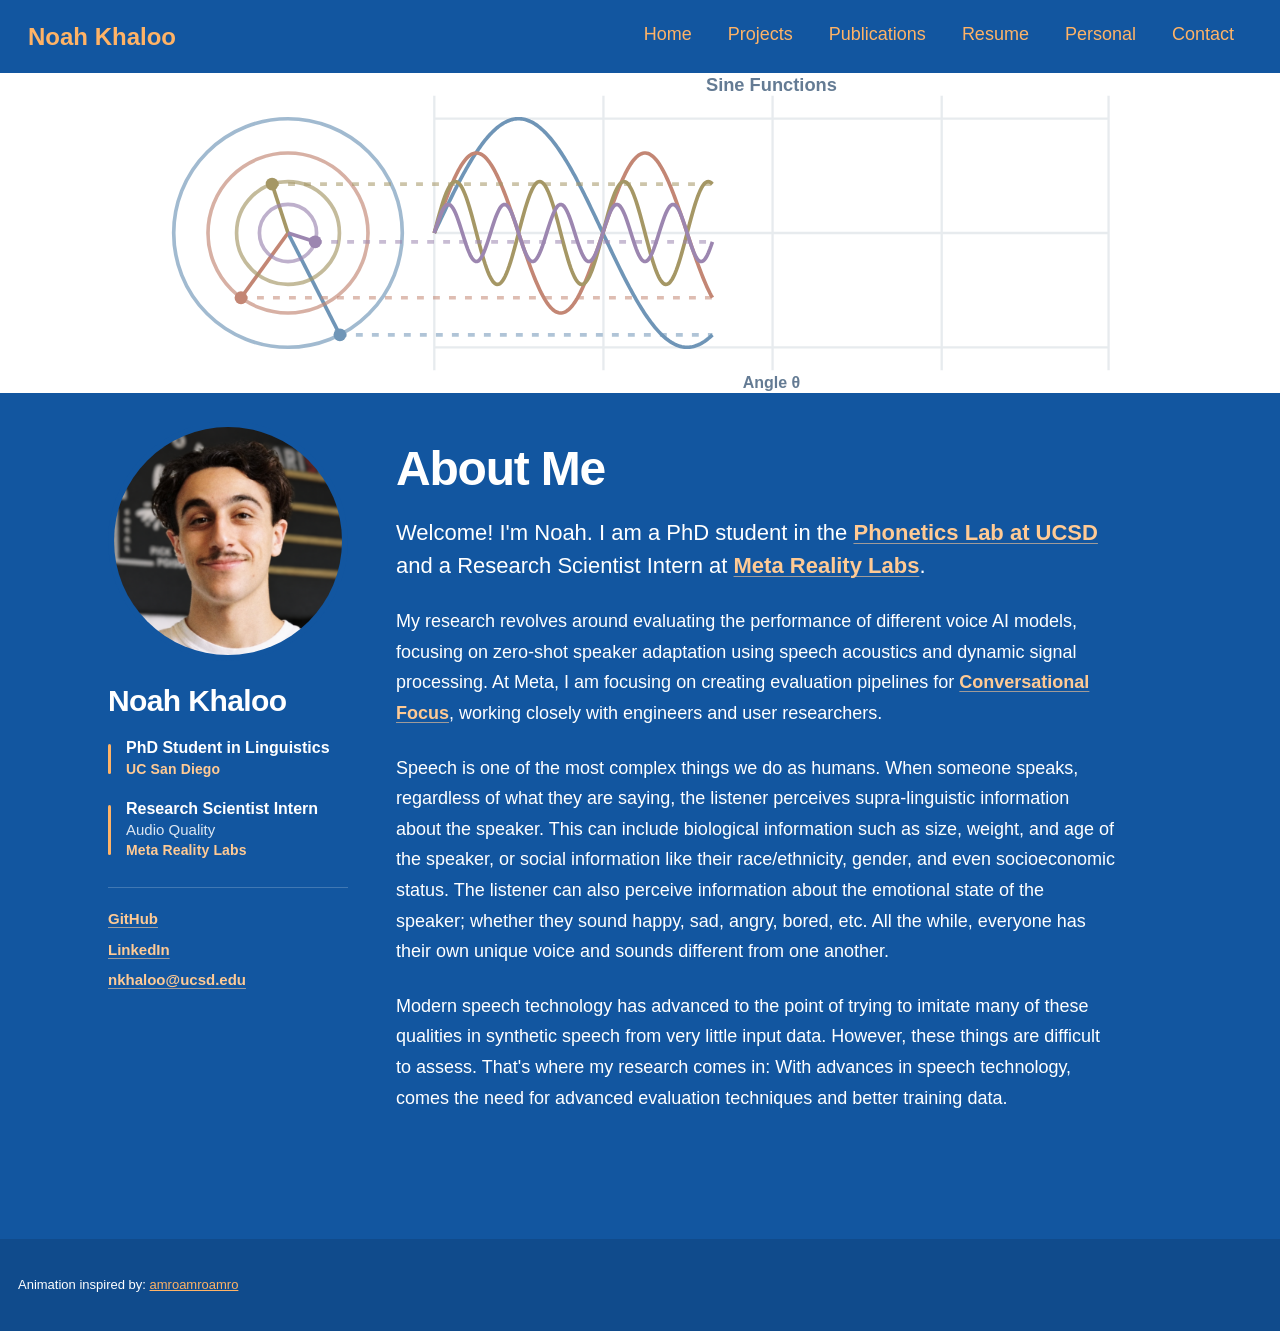
==== index.html @ dcb26fb4 "Initial website" ====
<!doctype html>
<html lang="en">
  <head>
    <meta charset="utf-8">
    <meta name="viewport" content="width=device-width, initial-scale=1">
    <title>Home</title>
    <link rel="stylesheet" href="assets/style.css">
    <script src="assets/fourier.js" defer></script>
  </head>
  <body class="home-page">
    <a class="skip-link" href="#main">Skip to content</a>
    <header class="masthead">
      <a class="site-name" href="index.html">Noah Khaloo</a>
      <nav class="navigation" aria-label="Primary navigation">
        <a href="index.html" aria-current="page">Home</a>
        <a href="projects/index.html">Projects</a>
        <a href="publications/index.html">Publications</a>
        <a href="cv/index.html">Resume</a>
        <a href="personal/index.html">Personal</a>
        <a href="contact/index.html">Contact</a>
      </nav>
    </header>
    <main id="main" class="home-main" tabindex="-1" aria-label="Home">
      <div class="home-banner" aria-hidden="true">
        <div class="fourier-figure">
<svg viewBox="0 20 440 140" aria-hidden="true" focusable="false">

<text class="fourier-title" x="277.5" y="28" text-anchor="middle">Sine Functions</text>
<g fill="none" stroke="#12365b" stroke-opacity=".15"><path d="M130 30V150 M130 90H425 M130 40H425 M130 140H425 M204 30V150 M278 30V150 M352 30V150 M425 30V150"/></g>
<g data-harmonic="1" data-amplitude="1" fill="none" stroke="#235e91" stroke-width="1.6"><circle cx="66" cy="90" r="50" stroke-opacity=".65"/><path data-radius d="M66 90L16.0 90.0"/><path data-guide d="M16.0 90.0H203.75" stroke-dasharray="3 4" stroke-opacity=".55"/><path data-curve d="M130.00,90.00 L130.61,88.69 L131.23,87.38 L131.84,86.08 L132.46,84.77 L133.07,83.47 L133.69,82.18 L134.30,80.89 L134.92,79.60 L135.53,78.33 L136.15,77.06 L136.76,75.80 L137.38,74.55 L137.99,73.31 L138.60,72.08 L139.22,70.87 L139.83,69.66 L140.45,68.47 L141.06,67.30 L141.68,66.14 L142.29,65.00 L142.91,63.88 L143.52,62.77 L144.14,61.68 L144.75,60.61 L145.36,59.56 L145.98,58.53 L146.59,57.53 L147.21,56.54 L147.82,55.58 L148.44,54.64 L149.05,53.73 L149.67,52.84 L150.28,51.98 L150.90,51.14 L151.51,50.33 L152.12,49.55 L152.74,48.79 L153.35,48.07 L153.97,47.37 L154.58,46.70 L155.20,46.06 L155.81,45.45 L156.43,44.87 L157.04,44.32 L157.66,43.81 L158.27,43.32 L158.89,42.87 L159.50,42.45 L160.11,42.06 L160.73,41.70 L161.34,41.38 L161.96,41.09 L162.57,40.84 L163.19,40.62 L163.80,40.43 L164.42,40.27 L165.03,40.15 L165.65,40.07 L166.26,40.02 L166.88,40.00 L167.49,40.02 L168.10,40.07 L168.72,40.15 L169.33,40.27 L169.95,40.43 L170.56,40.62 L171.18,40.84 L171.79,41.09 L172.41,41.38 L173.02,41.70 L173.64,42.06 L174.25,42.45 L174.86,42.87 L175.48,43.32 L176.09,43.81 L176.71,44.32 L177.32,44.87 L177.94,45.45 L178.55,46.06 L179.17,46.70 L179.78,47.37 L180.40,48.07 L181.01,48.79 L181.62,49.55 L182.24,50.33 L182.85,51.14 L183.47,51.98 L184.08,52.84 L184.70,53.73 L185.31,54.64 L185.93,55.58 L186.54,56.54 L187.16,57.53 L187.77,58.53 L188.39,59.56 L189.00,60.61 L189.61,61.68 L190.23,62.77 L190.84,63.88 L191.46,65.00 L192.07,66.14 L192.69,67.30 L193.30,68.47 L193.92,69.66 L194.53,70.87 L195.15,72.08 L195.76,73.31 L196.38,74.55 L196.99,75.80 L197.60,77.06 L198.22,78.33 L198.83,79.60 L199.45,80.89 L200.06,82.18 L200.68,83.47 L201.29,84.77 L201.91,86.08 L202.52,87.38 L203.14,88.69 L203.75,90.00"/><circle data-dot cx="16.0" cy="90.0" r="2.8" fill="#235e91" stroke="none"/></g>

<g data-harmonic="2" data-amplitude="0.7" fill="none" stroke="#a4472a" stroke-width="1.6"><circle cx="66" cy="90" r="35.0" stroke-opacity=".65"/><path data-radius d="M66 90L101.0 90.00000000000001"/><path data-guide d="M101.0 90.00000000000001H203.75" stroke-dasharray="3 4" stroke-opacity=".55"/><path data-curve d="M130.00,90.00 L130.61,88.17 L131.23,86.34 L131.84,84.52 L132.46,82.72 L133.07,80.94 L133.69,79.18 L134.30,77.46 L134.92,75.76 L135.53,74.11 L136.15,72.50 L136.76,70.94 L137.38,69.43 L137.99,67.97 L138.60,66.58 L139.22,65.25 L139.83,63.99 L140.45,62.80 L141.06,61.68 L141.68,60.65 L142.29,59.69 L142.91,58.81 L143.52,58.03 L144.14,57.32 L144.75,56.71 L145.36,56.19 L145.98,55.76 L146.59,55.43 L147.21,55.19 L147.82,55.05 L148.44,55.00 L149.05,55.05 L149.67,55.19 L150.28,55.43 L150.90,55.76 L151.51,56.19 L152.12,56.71 L152.74,57.32 L153.35,58.03 L153.97,58.81 L154.58,59.69 L155.20,60.65 L155.81,61.68 L156.43,62.80 L157.04,63.99 L157.66,65.25 L158.27,66.58 L158.89,67.97 L159.50,69.43 L160.11,70.94 L160.73,72.50 L161.34,74.11 L161.96,75.76 L162.57,77.46 L163.19,79.18 L163.80,80.94 L164.42,82.72 L165.03,84.52 L165.65,86.34 L166.26,88.17 L166.88,90.00 L167.49,91.83 L168.10,93.66 L168.72,95.48 L169.33,97.28 L169.95,99.06 L170.56,100.82 L171.18,102.54 L171.79,104.24 L172.41,105.89 L173.02,107.50 L173.64,109.06 L174.25,110.57 L174.86,112.03 L175.48,113.42 L176.09,114.75 L176.71,116.01 L177.32,117.20 L177.94,118.32 L178.55,119.35 L179.17,120.31 L179.78,121.19 L180.40,121.97 L181.01,122.68 L181.62,123.29 L182.24,123.81 L182.85,124.24 L183.47,124.57 L184.08,124.81 L184.70,124.95 L185.31,125.00 L185.93,124.95 L186.54,124.81 L187.16,124.57 L187.77,124.24 L188.39,123.81 L189.00,123.29 L189.61,122.68 L190.23,121.97 L190.84,121.19 L191.46,120.31 L192.07,119.35 L192.69,118.32 L193.30,117.20 L193.92,116.01 L194.53,114.75 L195.15,113.42 L195.76,112.03 L196.38,110.57 L196.99,109.06 L197.60,107.50 L198.22,105.89 L198.83,104.24 L199.45,102.54 L200.06,100.82 L200.68,99.06 L201.29,97.28 L201.91,95.48 L202.52,93.66 L203.14,91.83 L203.75,90.00"/><circle data-dot cx="101.0" cy="90.00000000000001" r="2.8" fill="#a4472a" stroke="none"/></g>

<g data-harmonic="4" data-amplitude="0.45" fill="none" stroke="#766014" stroke-width="1.6"><circle cx="66" cy="90" r="22.5" stroke-opacity=".65"/><path data-radius d="M66 90L88.5 90.00000000000001"/><path data-guide d="M88.5 90.00000000000001H203.75" stroke-dasharray="3 4" stroke-opacity=".55"/><path data-curve d="M130.00,90.00 L130.61,87.65 L131.23,85.32 L131.84,83.05 L132.46,80.85 L133.07,78.75 L133.69,76.77 L134.30,74.94 L134.92,73.28 L135.53,71.80 L136.15,70.51 L136.76,69.45 L137.38,68.60 L137.99,67.99 L138.60,67.62 L139.22,67.50 L139.83,67.62 L140.45,67.99 L141.06,68.60 L141.68,69.45 L142.29,70.51 L142.91,71.80 L143.52,73.28 L144.14,74.94 L144.75,76.77 L145.36,78.75 L145.98,80.85 L146.59,83.05 L147.21,85.32 L147.82,87.65 L148.44,90.00 L149.05,92.35 L149.67,94.68 L150.28,96.95 L150.90,99.15 L151.51,101.25 L152.12,103.23 L152.74,105.06 L153.35,106.72 L153.97,108.20 L154.58,109.49 L155.20,110.55 L155.81,111.40 L156.43,112.01 L157.04,112.38 L157.66,112.50 L158.27,112.38 L158.89,112.01 L159.50,111.40 L160.11,110.55 L160.73,109.49 L161.34,108.20 L161.96,106.72 L162.57,105.06 L163.19,103.23 L163.80,101.25 L164.42,99.15 L165.03,96.95 L165.65,94.68 L166.26,92.35 L166.88,90.00 L167.49,87.65 L168.10,85.32 L168.72,83.05 L169.33,80.85 L169.95,78.75 L170.56,76.77 L171.18,74.94 L171.79,73.28 L172.41,71.80 L173.02,70.51 L173.64,69.45 L174.25,68.60 L174.86,67.99 L175.48,67.62 L176.09,67.50 L176.71,67.62 L177.32,67.99 L177.94,68.60 L178.55,69.45 L179.17,70.51 L179.78,71.80 L180.40,73.28 L181.01,74.94 L181.62,76.77 L182.24,78.75 L182.85,80.85 L183.47,83.05 L184.08,85.32 L184.70,87.65 L185.31,90.00 L185.93,92.35 L186.54,94.68 L187.16,96.95 L187.77,99.15 L188.39,101.25 L189.00,103.23 L189.61,105.06 L190.23,106.72 L190.84,108.20 L191.46,109.49 L192.07,110.55 L192.69,111.40 L193.30,112.01 L193.92,112.38 L194.53,112.50 L195.15,112.38 L195.76,112.01 L196.38,111.40 L196.99,110.55 L197.60,109.49 L198.22,108.20 L198.83,106.72 L199.45,105.06 L200.06,103.23 L200.68,101.25 L201.29,99.15 L201.91,96.95 L202.52,94.68 L203.14,92.35 L203.75,90.00"/><circle data-dot cx="88.5" cy="90.00000000000001" r="2.8" fill="#766014" stroke="none"/></g>

<g data-harmonic="6" data-amplitude="0.25" fill="none" stroke="#684687" stroke-width="1.6"><circle cx="66" cy="90" r="12.5" stroke-opacity=".65"/><path data-radius d="M66 90L78.5 90.00000000000001"/><path data-guide d="M78.5 90.00000000000001H203.75" stroke-dasharray="3 4" stroke-opacity=".55"/><path data-curve d="M130.00,90.00 L130.61,88.04 L131.23,86.14 L131.84,84.33 L132.46,82.65 L133.07,81.16 L133.69,79.89 L134.30,78.86 L134.92,78.11 L135.53,77.65 L136.15,77.50 L136.76,77.65 L137.38,78.11 L137.99,78.86 L138.60,79.89 L139.22,81.16 L139.83,82.65 L140.45,84.33 L141.06,86.14 L141.68,88.04 L142.29,90.00 L142.91,91.96 L143.52,93.86 L144.14,95.67 L144.75,97.35 L145.36,98.84 L145.98,100.11 L146.59,101.14 L147.21,101.89 L147.82,102.35 L148.44,102.50 L149.05,102.35 L149.67,101.89 L150.28,101.14 L150.90,100.11 L151.51,98.84 L152.12,97.35 L152.74,95.67 L153.35,93.86 L153.97,91.96 L154.58,90.00 L155.20,88.04 L155.81,86.14 L156.43,84.33 L157.04,82.65 L157.66,81.16 L158.27,79.89 L158.89,78.86 L159.50,78.11 L160.11,77.65 L160.73,77.50 L161.34,77.65 L161.96,78.11 L162.57,78.86 L163.19,79.89 L163.80,81.16 L164.42,82.65 L165.03,84.33 L165.65,86.14 L166.26,88.04 L166.88,90.00 L167.49,91.96 L168.10,93.86 L168.72,95.67 L169.33,97.35 L169.95,98.84 L170.56,100.11 L171.18,101.14 L171.79,101.89 L172.41,102.35 L173.02,102.50 L173.64,102.35 L174.25,101.89 L174.86,101.14 L175.48,100.11 L176.09,98.84 L176.71,97.35 L177.32,95.67 L177.94,93.86 L178.55,91.96 L179.17,90.00 L179.78,88.04 L180.40,86.14 L181.01,84.33 L181.62,82.65 L182.24,81.16 L182.85,79.89 L183.47,78.86 L184.08,78.11 L184.70,77.65 L185.31,77.50 L185.93,77.65 L186.54,78.11 L187.16,78.86 L187.77,79.89 L188.39,81.16 L189.00,82.65 L189.61,84.33 L190.23,86.14 L190.84,88.04 L191.46,90.00 L192.07,91.96 L192.69,93.86 L193.30,95.67 L193.92,97.35 L194.53,98.84 L195.15,100.11 L195.76,101.14 L196.38,101.89 L196.99,102.35 L197.60,102.50 L198.22,102.35 L198.83,101.89 L199.45,101.14 L200.06,100.11 L200.68,98.84 L201.29,97.35 L201.91,95.67 L202.52,93.86 L203.14,91.96 L203.75,90.00"/><circle data-dot cx="78.5" cy="90.00000000000001" r="2.8" fill="#684687" stroke="none"/></g>

<text class="fourier-axis-label" x="277.5" y="158" text-anchor="middle">Angle θ</text>
</svg>
        </div>
      </div>
      <div class="home-content">
        <aside class="home-profile" aria-labelledby="home-name">
          <img class="home-portrait" src="assets/noah-portrait.png" alt="Noah Khaloo" width="240" height="240">
          <h1 id="home-name">Noah Khaloo</h1>
          <div class="profile-roles">
            <div class="profile-role">
              <p class="role-title">PhD Student in Linguistics</p>
              <p class="role-organization">UC San Diego</p>
            </div>
            <div class="profile-role">
              <p class="role-title">Research Scientist Intern</p>
              <p class="role-team">Audio Quality</p>
              <p class="role-organization">Meta Reality Labs</p>
            </div>
          </div>
          <div class="home-links" aria-label="Profile links">
            <a href="https://github.com/nkhaloo">GitHub</a>
            <a href="https://www.linkedin.com/in/noahkhaloo/">LinkedIn</a>
            <a href="mailto:nkhaloo@ucsd.edu">nkhaloo@ucsd.edu</a>
          </div>
        </aside>
        <section class="home-about" aria-labelledby="about-heading">
          <h2 id="about-heading">About Me</h2>
          <p class="about-intro">Welcome! I'm Noah. I am a PhD student in the <a href="http://grammar.ucsd.edu/phoneticslab/">Phonetics Lab at UCSD</a> and a Research Scientist Intern at <a href="https://about.meta.com/realitylabs/">Meta Reality Labs</a>.</p>
          <p>My research revolves around evaluating the performance of different voice AI models, focusing on zero-shot speaker adaptation using speech acoustics and dynamic signal processing. At Meta, I am focusing on creating evaluation pipelines for <a href="https://www.meta.com/en-gb/help/ai-glasses/1660846264628288/">Conversational Focus</a>, working closely with engineers and user researchers.</p>
          <p>Speech is one of the most complex things we do as humans. When someone speaks, regardless of what they are saying, the listener perceives supra-linguistic information about the speaker. This can include biological information such as size, weight, and age of the speaker, or social information like their race/ethnicity, gender, and even socioeconomic status. The listener can also perceive information about the emotional state of the speaker; whether they sound happy, sad, angry, bored, etc. All the while, everyone has their own unique voice and sounds different from one another.</p>
          <p>Modern speech technology has advanced to the point of trying to imitate many of these qualities in synthetic speech from very little input data. However, these things are difficult to assess. That's where my research comes in: With advances in speech technology, comes the need for advanced evaluation techniques and better training data.</p>
        </section>
      </div>
    </main>
    <footer class="footer">
      <div class="footer-inner">Animation inspired by: <a href="https://gist.github.com/amroamroamro/617305c05001caffc8d0">amroamroamro</a></div>
    </footer>
  </body>
</html>
---- assets/style.css ----
:root {
  color-scheme: light;
  font-family: -apple-system, BlinkMacSystemFont, "Roboto", "Segoe UI", "Helvetica Neue", Arial, sans-serif;
  font-size: 18px;
  color: #fff;
  background: #1256a0;
  line-height: 1.5;
  letter-spacing: 0;
}

* { box-sizing: border-box; }
body { margin: 0; min-height: 100vh; min-height: 100dvh; display: flex; flex-direction: column; }
.masthead { border-bottom: 1px solid #ffffff33; }
.navigation { max-width: 1280px; min-height: 73px; margin: auto; padding: 18px; display: flex; justify-content: flex-end; align-items: center; gap: 36px; }
.navigation a { position: relative; color: #ffb366; text-decoration: none; padding: 0 0 4px; }
.navigation a:last-child { margin-right: 18px; }
.navigation a::after { content: ""; position: absolute; left: 50%; bottom: -7px; width: 44px; height: 10px; background: url("data:image/svg+xml,%3Csvg xmlns='http://www.w3.org/2000/svg' viewBox='0 0 44 10'%3E%3Cpath d='M1 5h3l2-2 2 4 3-6 3 8 3-7 3 6 2-3 2-3 3 7 3-8 3 6 2-4 2 2h6' fill='none' stroke='%23ffb366' stroke-width='1.5' stroke-linecap='round' stroke-linejoin='round'/%3E%3C/svg%3E") center / contain no-repeat; opacity: 0; transform: translateX(-50%) scaleX(0); transition: transform 150ms ease, opacity 150ms ease; }
.navigation a:hover::after, .navigation a:focus-visible::after { opacity: 1; transform: translateX(-50%) scaleX(1); }
a:focus-visible { outline: 2px solid #ffb366; outline-offset: 5px; }
.layout { width: 100%; max-width: 1280px; margin: 36px auto 0; padding: 0 18px; display: grid; grid-template-columns: 282px minmax(0, 1fr); gap: 18px; flex: 1; }
.profile { min-width: 0; }
.profile img { width: 110px; height: 110px; object-fit: cover; border-radius: 50%; padding: 5px; border: 1px solid #f2f3f3; }
.profile h2 { font-size: 18px; margin-bottom: 0; }
.profile p, .profile ul { font-size: 14px; }
main { min-width: 0; padding-right: 200px; }
main p { margin: 0 0 24px; }
.home-page { background: #1256a0; color: #fff; }
.home-page .masthead { display: flex; align-items: center; justify-content: space-between; gap: 24px; padding: 0 28px; background: #1256a0; border-bottom: 0; }
.site-name { color: #ffb366; font-size: 24px; font-weight: 700; text-decoration: none; white-space: nowrap; }
.home-page .navigation { margin: 0; padding: 18px 0; }
.home-page .navigation a { color: #ffb366; }
.home-main { flex: 1; padding: 0; }
.home-banner { height: clamp(220px, 25vw, 340px); overflow: hidden; background: #fff; }
.fourier-figure { width: min(100%, 1150px); height: 100%; margin: 0 auto; opacity: .65; }
.fourier-figure svg { display: block; width: 100%; height: 100%; }
.fourier-title, .fourier-axis-label { fill: #12365b; font-family: inherit; }
.fourier-title { font-size: 8px; font-weight: 700; }
.fourier-axis-label { font-size: 7px; font-weight: 600; }
.home-content { position: relative; display: grid; grid-template-columns: 240px minmax(0, 1fr); gap: 48px; max-width: 1120px; margin: 0 auto; padding: 0 28px 48px; }
.home-profile { margin-top: 28px; }
.home-portrait { display: block; width: 240px; height: 240px; object-fit: cover; border: 6px solid #1256a0; border-radius: 50%; }
.home-profile h1 { margin: 22px 0 18px; font-size: 30px; line-height: 1.2; letter-spacing: -.02em; }
.profile-roles { display: grid; gap: 18px; }
.profile-role { position: relative; padding-left: 18px; }
.profile-role::before { content: ""; position: absolute; top: 7px; bottom: 6px; left: 0; width: 3px; border-radius: 2px; background: #ffb366; }
.home-profile .profile-role p { margin: 0; }
.home-profile .role-title { font-size: 16px; font-weight: 700; line-height: 1.35; }
.home-profile .role-team { margin-top: 2px; color: #ffffffd9; font-size: 15px; line-height: 1.4; }
.home-profile .role-organization { margin-top: 4px; color: #ffca94; font-size: 14px; font-weight: 600; letter-spacing: .01em; }
.home-links { display: flex; flex-direction: column; align-items: flex-start; gap: 8px; margin-top: 26px; padding-top: 20px; border-top: 1px solid #ffffff33; }
.home-links a { color: #ffca94; font-size: 15px; font-weight: 600; text-decoration-color: #ffca9499; text-underline-offset: 3px; }
.home-links a:hover { color: #ffe0bf; text-decoration-color: currentColor; }
.home-about { padding-top: 48px; }
.home-about h2 { margin: 0 0 20px; font-size: clamp(32px, 4vw, 48px); line-height: 1.15; letter-spacing: -.025em; }
.home-about p { max-width: 720px; line-height: 1.7; }
.home-about .about-intro { font-size: 22px; line-height: 1.5; }
.home-about a { color: #ffca94; font-weight: 600; text-decoration-color: #ffca9499; text-decoration-thickness: 1px; text-underline-offset: 3px; }
.home-about a:hover { color: #ffe0bf; text-decoration-color: currentColor; }
.publications-layout { width: 100%; max-width: 960px; margin: 48px auto 0; padding: 0 28px; flex: 1; }
.publications-page { padding: 0; }
.publications-page h1 { margin: 0 0 42px; font-size: clamp(34px, 5vw, 48px); line-height: 1.15; }
.publication-group { margin-top: 38px; }
.publication-group h2 { margin: 0 0 20px; padding-bottom: 9px; border-bottom: 1px solid #ffffff33; color: #ffb366; font-size: clamp(20px, 3vw, 26px); }
.publication-list p { margin: 0 0 22px; padding-left: 36px; text-indent: -36px; line-height: 1.7; }
.resume-page { width: 100%; flex: 1; padding: 36px 20px; background: #525659; }
.resume-page img { display: block; width: min(100%, 900px); height: auto; margin: 0 auto; box-shadow: 0 4px 24px #0006; }
.resume-page + .footer { display: none; }
.contact-copy { max-width: 720px; line-height: 1.7; }
.contact-copy a { color: #ffca94; font-weight: 600; text-underline-offset: 3px; }
.personal-page { width: 100%; max-width: 1240px; margin: 0 auto; padding: 40px 28px 0; }
.personal-intro { max-width: 760px; margin: 0 0 30px; font-size: 20px; line-height: 1.7; }
.personal-gallery { display: grid; grid-template-columns: repeat(2, minmax(0, 1fr)); gap: 22px; }
.personal-gallery figure { min-width: 0; margin: 0; overflow: hidden; border-radius: 8px; background: #104b8c; }
.personal-gallery-wide { grid-column: 1 / -1; }
.personal-gallery img, .personal-gallery video { display: block; width: 100%; height: auto; }
.personal-gallery figcaption { padding: 12px 15px 14px; color: #ffffffd9; font-size: 15px; line-height: 1.45; }
.personal-gallery figcaption a { color: #ffca94; font-weight: 600; text-underline-offset: 3px; }
.projects-intro { max-width: 760px; margin-bottom: 32px; }
.projects-intro h1 { margin: 0 0 18px; font-size: clamp(34px, 5vw, 48px); line-height: 1.15; }
.projects-intro p { line-height: 1.7; }
.project-group { margin-top: 44px; }
.project-group > h2 { margin: 0; padding-bottom: 10px; border-bottom: 1px solid #ffffff66; color: #fff; font-size: clamp(24px, 3.5vw, 32px); }
.project-group-description { max-width: 760px; margin: 16px 0 6px; line-height: 1.7; }
.project-group-empty { min-height: 90px; }
.project-section { display: flex; align-items: center; gap: 24px; padding: 24px 0; border-bottom: 1px solid #ffffff33; }
.project-section h3 { margin: 0; min-width: 0; font-size: clamp(20px, 3vw, 26px); color: #ffb366; }
.project-section h3 a { color: inherit; text-decoration: none; }
.project-section h3 a:hover { text-decoration: underline; text-underline-offset: 5px; }
.project-status { color: #ffffffbf; font-size: .7em; font-weight: 500; white-space: nowrap; }
.project-image-placeholder { width: clamp(100px, 20vw, 180px); aspect-ratio: 4 / 3; flex-shrink: 0; display: grid; place-items: center; padding: 12px; border: 1px dashed #ffffff80; border-radius: 6px; background: #ffffff0d; color: #ffffffb3; text-align: center; font-size: 14px; }
.project-card-placeholder { color: #ffca94; font-size: clamp(22px, 4vw, 34px); font-weight: 800; letter-spacing: .08em; text-decoration: none; }
.project-card-placeholder-wide { font-size: clamp(14px, 2.2vw, 19px); letter-spacing: .03em; }
.project-card-image { width: clamp(100px, 20vw, 180px); aspect-ratio: 4 / 3; flex-shrink: 0; overflow: hidden; border-radius: 6px; background: #fff; }
.project-card-image img { width: 100%; height: 100%; object-fit: cover; }
.project-card-image-contain img { object-fit: contain; }
.project-feature { display: block; padding-bottom: 44px; }
.project-feature h2 { margin-bottom: 18px; font-size: clamp(25px, 4vw, 34px); }
.project-copy { max-width: 760px; }
.project-copy p { line-height: 1.7; }
.project-copy a { color: #ffca94; font-weight: 600; text-underline-offset: 3px; }
.project-resource { margin: -8px 0 28px; color: #ffffffd9; }
.project-resource a { color: #ffca94; font-weight: 700; text-underline-offset: 3px; }
.voice-comparison { display: grid; grid-template-columns: repeat(2, minmax(0, 1fr)); gap: 18px; margin-top: 30px; }
.voice-example { padding: 18px; border: 1px solid #ffffff33; border-radius: 8px; background: #ffffff0d; }
.voice-example h3 { margin: 0 0 12px; color: #ffca94; font-size: 17px; }
.voice-example audio { display: block; width: 100%; }
.voice-note { margin: 10px 0 32px; color: #ffffffbf; font-size: 14px; }
.project-figures { display: grid; grid-template-columns: repeat(2, minmax(0, 1fr)); gap: 22px; }
.project-figures figure { margin: 0; }
.project-figures img { display: block; width: 100%; height: auto; border-radius: 6px; background: #fff; }
.project-figures figcaption { margin-top: 9px; color: #ffffffbf; font-size: 14px; line-height: 1.45; }
.project-figures-stacked { grid-template-columns: minmax(0, 1fr); margin-top: 34px; }
.project-figures-stacked figure { margin-bottom: 22px; }
.project-figures-stacked .narrow-figure { max-width: 320px; }
.accent-conversion-figures { max-width: 900px; }
.lishan-didan-figures { max-width: 560px; }
.language-recordings { display: grid; grid-template-columns: repeat(3, minmax(0, 1fr)); gap: 18px; margin: 18px 0 34px; }
.language-recordings .voice-example { min-width: 0; }
.recording-definition { margin: -6px 0 12px; color: #ffffffbf; font-size: 15px; }
.project-link { margin: 28px 0 0; }
.project-link a { color: #ffca94; font-weight: 700; text-underline-offset: 4px; }
.project-credit { max-width: 760px; margin-top: 36px; padding-top: 20px; border-top: 1px solid #ffffff33; }
.project-credit a { color: #ffca94; font-weight: 600; text-underline-offset: 3px; }
.project-detail { width: 100%; max-width: 1040px; margin: 0 auto; padding: 48px 28px 20px; }
.project-detail h1 { max-width: 820px; margin: 20px 0 24px; font-size: clamp(34px, 5vw, 50px); line-height: 1.12; }
.project-detail-status { display: inline-block; color: #ffffffbf; font-size: .5em; font-weight: 500; white-space: nowrap; }
.listen-heading { margin: 32px 0 0; color: #ffb366; font-size: clamp(22px, 3vw, 28px); }
.back-link { color: #ffca94; font-weight: 700; text-decoration: none; }
.back-link:hover { text-decoration: underline; text-underline-offset: 4px; }
.footer { margin-top: 54px; background: #104b8c; color: #fff; }
.footer-inner { max-width: 1280px; min-height: 90px; padding: 36px 18px; margin: auto; font-size: 13px; }
.footer-inner a { color: #ffb366; }
.skip-link { position: fixed; top: 8px; left: 8px; padding: 8px 16px; background: #fff; color: #3d4144; transform: translateY(-200%); z-index: 10; }
.skip-link:focus { transform: translateY(0); }
@media (max-width: 1199px) {
  .layout { grid-template-columns: 182px minmax(0, 1fr); }
  main { padding-right: 0; }
}
@media (max-width: 767px) {
  .home-page .masthead { flex-wrap: wrap; gap: 0; padding: 16px 18px 0; }
  .home-page .navigation { justify-content: flex-start; }
  .home-content { grid-template-columns: minmax(0, 1fr); gap: 28px; padding: 0 22px 32px; }
  .home-profile { margin-top: 24px; }
  .home-portrait { width: 180px; height: 180px; }
  .home-about { padding-top: 0; }
  .layout { grid-template-columns: minmax(0, 1fr); grid-template-rows: auto 1fr; gap: 24px; }
  .profile:empty { display: none; }
  .navigation { flex-wrap: wrap; gap: 20px 24px; }
  .navigation a:last-child { margin-right: 0; }
  .publications-layout { margin-top: 32px; padding: 0 22px; }
  .publications-page h1 { margin-bottom: 32px; }
  .publication-list p { padding-left: 24px; text-indent: -24px; }
  .personal-page { padding: 26px 18px 0; }
  .personal-gallery { grid-template-columns: minmax(0, 1fr); gap: 16px; }
  .personal-gallery-wide { grid-column: auto; }
  .voice-comparison, .project-figures, .language-recordings { grid-template-columns: minmax(0, 1fr); }
  .project-detail { padding: 32px 22px 10px; }
}
@media (prefers-reduced-motion: reduce) {
  .navigation a::after { transition: none; }
}
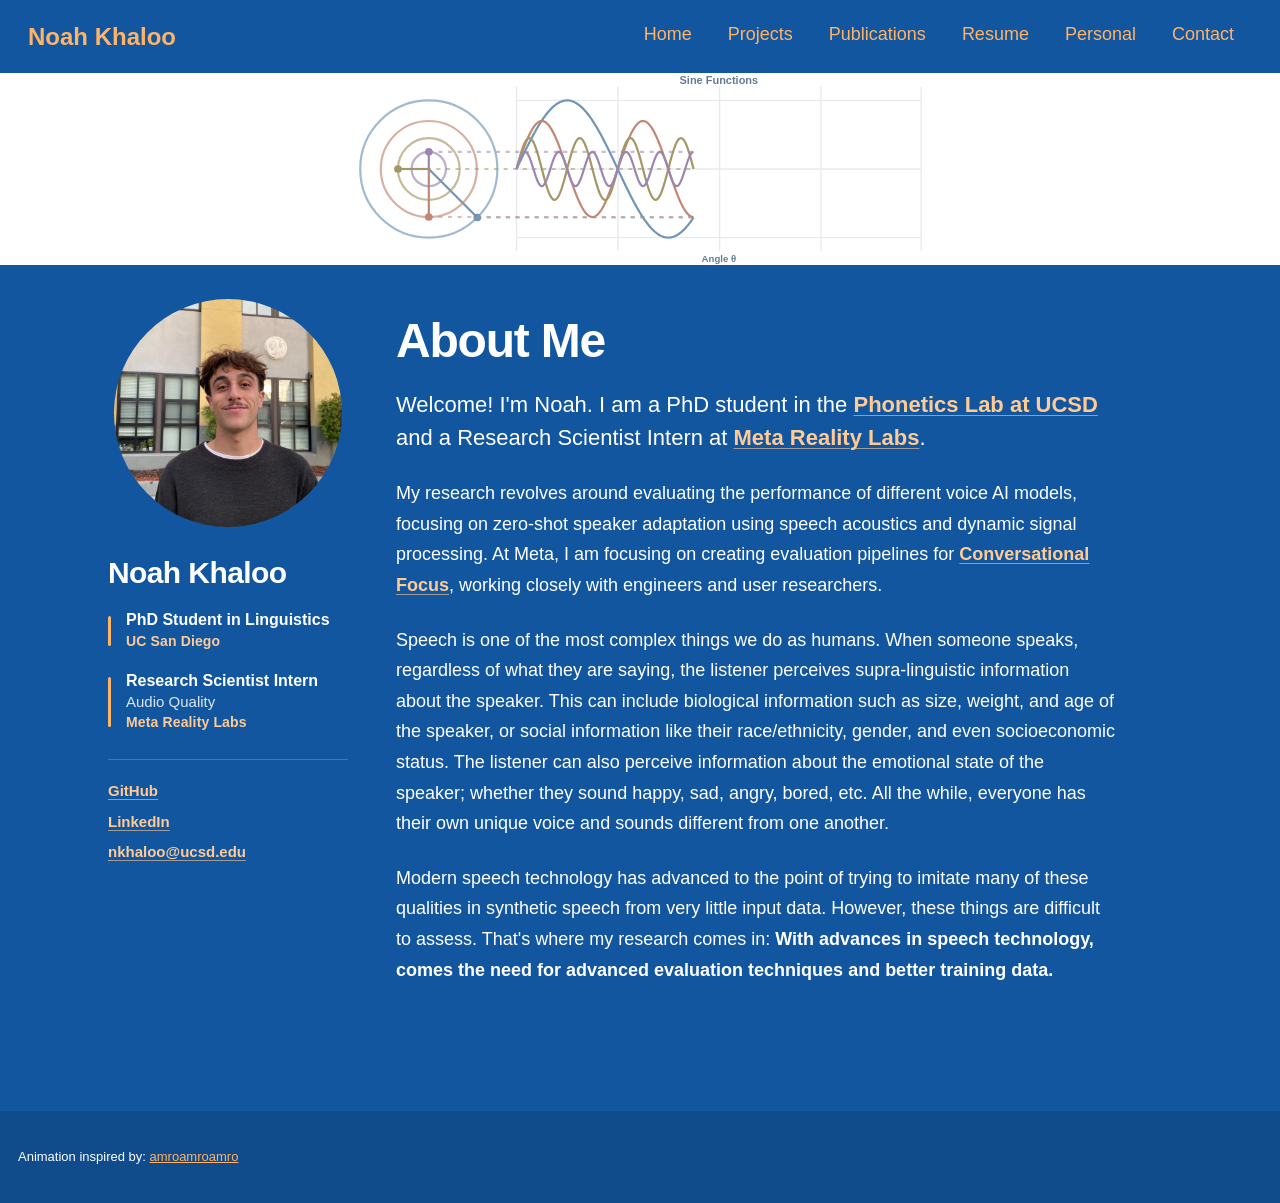
==== commit b03eca9a: "Shrink animated banner and restore portrait size" ====
--- a/index.html
+++ b/index.html
@@ -65,7 +65,7 @@
           <p class="about-intro">Welcome! I'm Noah. I am a PhD student in the <a href="http://grammar.ucsd.edu/phoneticslab/">Phonetics Lab at UCSD</a> and a Research Scientist Intern at <a href="https://about.meta.com/realitylabs/">Meta Reality Labs</a>.</p>
           <p>My research revolves around evaluating the performance of different voice AI models, focusing on zero-shot speaker adaptation using speech acoustics and dynamic signal processing. At Meta, I am focusing on creating evaluation pipelines for <a href="https://www.meta.com/en-gb/help/ai-glasses/1660846264628288/">Conversational Focus</a>, working closely with engineers and user researchers.</p>
           <p>Speech is one of the most complex things we do as humans. When someone speaks, regardless of what they are saying, the listener perceives supra-linguistic information about the speaker. This can include biological information such as size, weight, and age of the speaker, or social information like their race/ethnicity, gender, and even socioeconomic status. The listener can also perceive information about the emotional state of the speaker; whether they sound happy, sad, angry, bored, etc. All the while, everyone has their own unique voice and sounds different from one another.</p>
-          <p>Modern speech technology has advanced to the point of trying to imitate many of these qualities in synthetic speech from very little input data. However, these things are difficult to assess. That's where my research comes in: With advances in speech technology, comes the need for advanced evaluation techniques and better training data.</p>
+          <p>Modern speech technology has advanced to the point of trying to imitate many of these qualities in synthetic speech from very little input data. However, these things are difficult to assess. That's where my research comes in: <strong>With advances in speech technology, comes the need for advanced evaluation techniques and better training data.</strong></p>
         </section>
       </div>
     </main>
--- a/assets/style.css
+++ b/assets/style.css
@@ -30,7 +30,7 @@
 .home-page .navigation { margin: 0; padding: 18px 0; }
 .home-page .navigation a { color: #ffb366; }
 .home-main { flex: 1; padding: 0; }
-.home-banner { height: clamp(220px, 25vw, 340px); overflow: hidden; background: #fff; }
+.home-banner { height: clamp(120px, 15vw, 200px); overflow: hidden; background: #fff; }
 .fourier-figure { width: min(100%, 1150px); height: 100%; margin: 0 auto; opacity: .65; }
 .fourier-figure svg { display: block; width: 100%; height: 100%; }
 .fourier-title, .fourier-axis-label { fill: #12365b; font-family: inherit; }
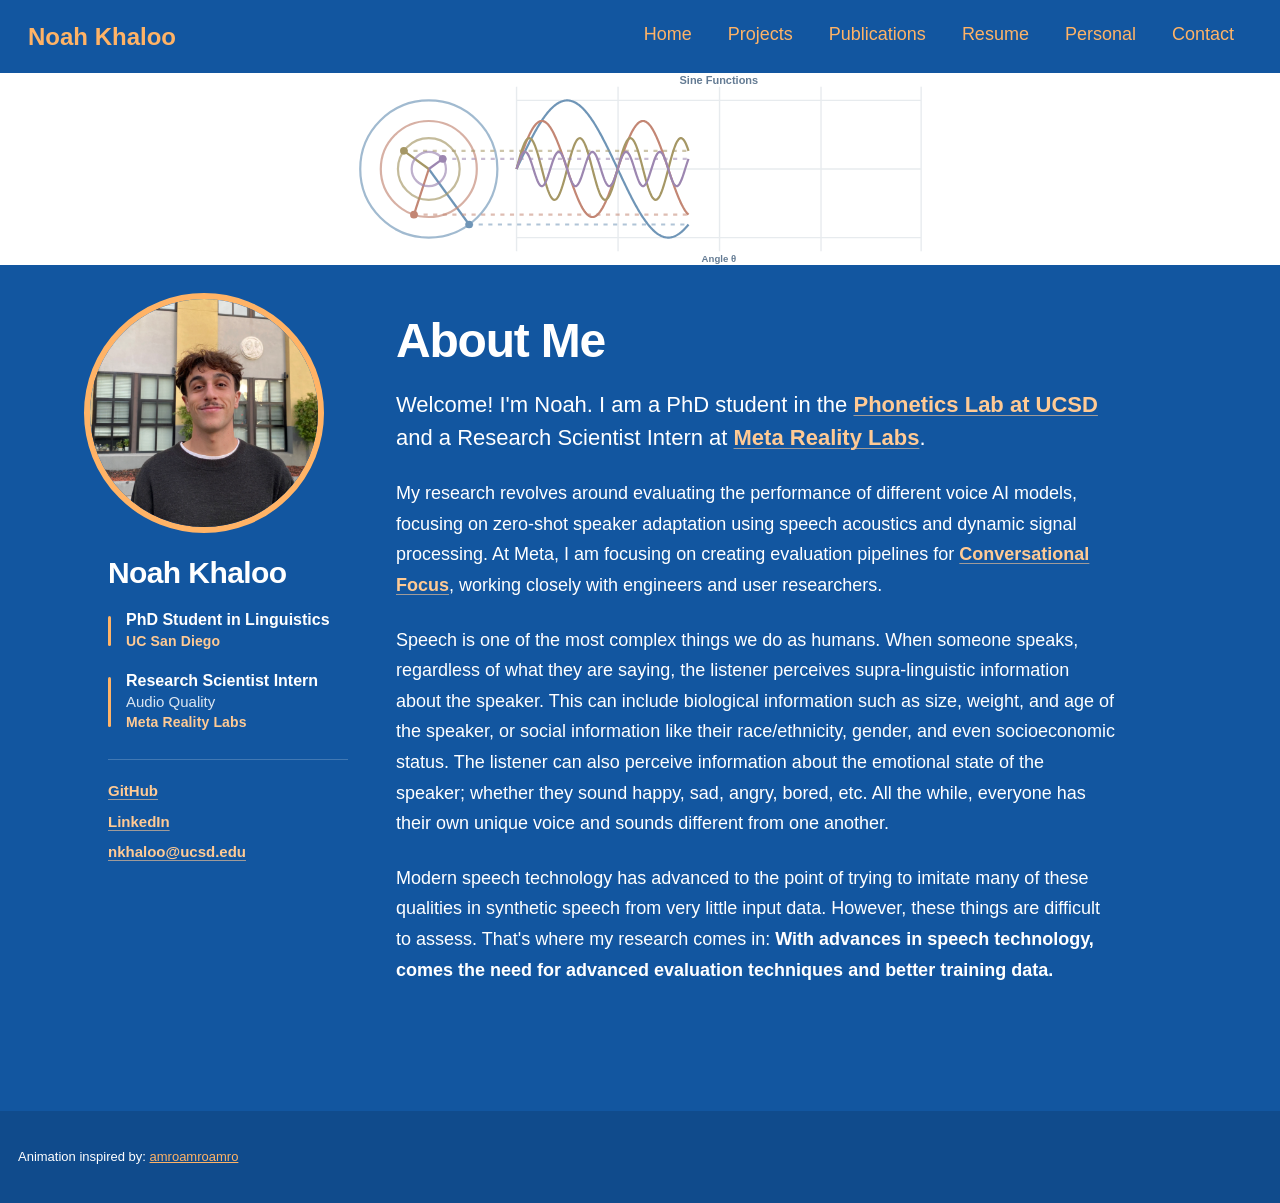
==== commit 2ee01504: "change names" ====
--- a/index.html
+++ b/index.html
@@ -5,19 +5,31 @@
     <meta name="viewport" content="width=device-width, initial-scale=1">
     <title>Home</title>
     <link rel="stylesheet" href="assets/style.css">
+    <script>
+      (function() {
+        const path = window.location.pathname;
+        if (path.endsWith("/index.html")) {
+          const cleanPath = path.replace(/\/index\.html$/, "/");
+          const cleanUrl = new URL(cleanPath + window.location.search + window.location.hash, window.location.href).toString();
+          if (cleanUrl !== window.location.href) {
+            window.location.replace(cleanUrl);
+          }
+        }
+      })();
+    </script>
     <script src="assets/fourier.js" defer></script>
   </head>
   <body class="home-page">
     <a class="skip-link" href="#main">Skip to content</a>
     <header class="masthead">
-      <a class="site-name" href="index.html">Noah Khaloo</a>
+      <a class="site-name" href="./">Noah Khaloo</a>
       <nav class="navigation" aria-label="Primary navigation">
-        <a href="index.html" aria-current="page">Home</a>
-        <a href="projects/index.html">Projects</a>
-        <a href="publications/index.html">Publications</a>
-        <a href="cv/index.html">Resume</a>
-        <a href="personal/index.html">Personal</a>
-        <a href="contact/index.html">Contact</a>
+        <a href="./" aria-current="page">Home</a>
+        <a href="projects/">Projects</a>
+        <a href="publications/">Publications</a>
+        <a href="cv/">Resume</a>
+        <a href="personal/">Personal</a>
+        <a href="contact/">Contact</a>
       </nav>
     </header>
     <main id="main" class="home-main" tabindex="-1" aria-label="Home">
--- a/assets/style.css
+++ b/assets/style.css
@@ -38,7 +38,7 @@
 .fourier-axis-label { font-size: 7px; font-weight: 600; }
 .home-content { position: relative; display: grid; grid-template-columns: 240px minmax(0, 1fr); gap: 48px; max-width: 1120px; margin: 0 auto; padding: 0 28px 48px; }
 .home-profile { margin-top: 28px; }
-.home-portrait { display: block; width: 240px; height: 240px; object-fit: cover; border: 6px solid #1256a0; border-radius: 50%; }
+.home-portrait { display: block; width: 240px; height: 240px; margin-left: -24px; object-fit: cover; border: 6px solid #ffb366; border-radius: 50%; }
 .home-profile h1 { margin: 22px 0 18px; font-size: 30px; line-height: 1.2; letter-spacing: -.02em; }
 .profile-roles { display: grid; gap: 18px; }
 .profile-role { position: relative; padding-left: 18px; }
@@ -104,6 +104,8 @@
 .voice-example { padding: 18px; border: 1px solid #ffffff33; border-radius: 8px; background: #ffffff0d; }
 .voice-example h3 { margin: 0 0 12px; color: #ffca94; font-size: 17px; }
 .voice-example audio { display: block; width: 100%; }
+.accent-examples .voice-example { min-width: 0; }
+.accent-examples .audio-label { display: block; margin: 16px 0 6px; font-size: 15px; }
 .voice-note { margin: 10px 0 32px; color: #ffffffbf; font-size: 14px; }
 .project-figures { display: grid; grid-template-columns: repeat(2, minmax(0, 1fr)); gap: 22px; }
 .project-figures figure { margin: 0; }
@@ -141,7 +143,7 @@
   .home-page .navigation { justify-content: flex-start; }
   .home-content { grid-template-columns: minmax(0, 1fr); gap: 28px; padding: 0 22px 32px; }
   .home-profile { margin-top: 24px; }
-  .home-portrait { width: 180px; height: 180px; }
+  .home-portrait { width: 180px; height: 180px; margin-left: 0; }
   .home-about { padding-top: 0; }
   .layout { grid-template-columns: minmax(0, 1fr); grid-template-rows: auto 1fr; gap: 24px; }
   .profile:empty { display: none; }
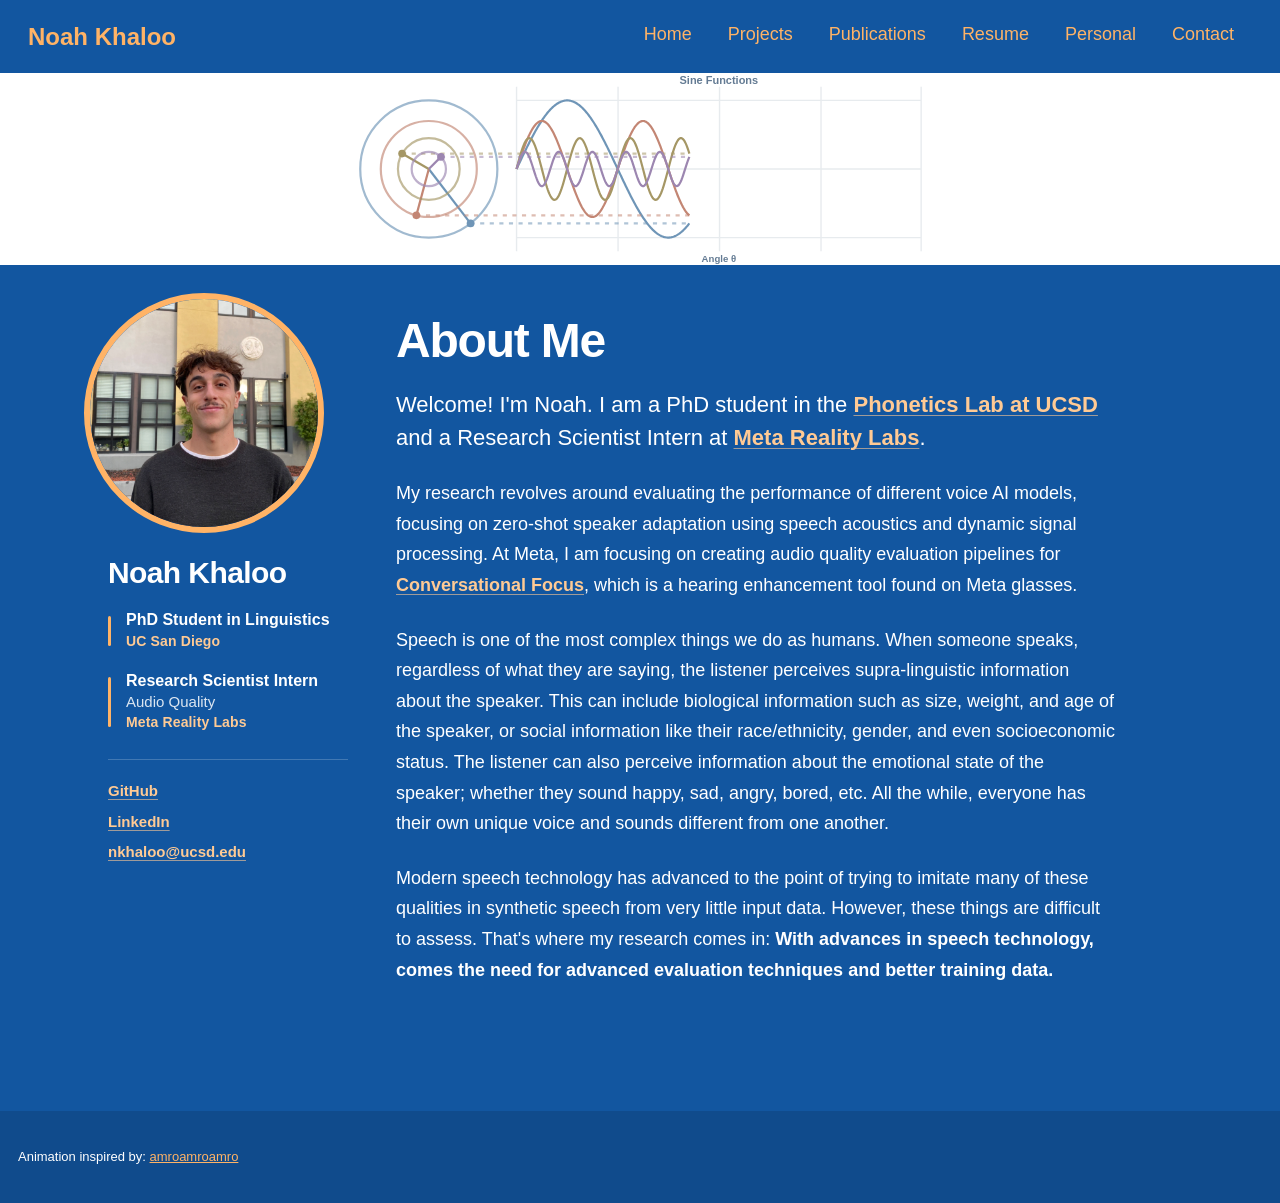
==== commit ea3a6180: "text" ====
--- a/index.html
+++ b/index.html
@@ -75,7 +75,7 @@
         <section class="home-about" aria-labelledby="about-heading">
           <h2 id="about-heading">About Me</h2>
           <p class="about-intro">Welcome! I'm Noah. I am a PhD student in the <a href="http://grammar.ucsd.edu/phoneticslab/">Phonetics Lab at UCSD</a> and a Research Scientist Intern at <a href="https://about.meta.com/realitylabs/">Meta Reality Labs</a>.</p>
-          <p>My research revolves around evaluating the performance of different voice AI models, focusing on zero-shot speaker adaptation using speech acoustics and dynamic signal processing. At Meta, I am focusing on creating evaluation pipelines for <a href="https://www.meta.com/en-gb/help/ai-glasses/1660846264628288/">Conversational Focus</a>, working closely with engineers and user researchers.</p>
+          <p>My research revolves around evaluating the performance of different voice AI models, focusing on zero-shot speaker adaptation using speech acoustics and dynamic signal processing. At Meta, I am focusing on creating audio quality evaluation pipelines for <a href="https://www.meta.com/en-gb/help/ai-glasses/1660846264628288/">Conversational Focus</a>, which is a hearing enhancement tool found on Meta glasses.</p>
           <p>Speech is one of the most complex things we do as humans. When someone speaks, regardless of what they are saying, the listener perceives supra-linguistic information about the speaker. This can include biological information such as size, weight, and age of the speaker, or social information like their race/ethnicity, gender, and even socioeconomic status. The listener can also perceive information about the emotional state of the speaker; whether they sound happy, sad, angry, bored, etc. All the while, everyone has their own unique voice and sounds different from one another.</p>
           <p>Modern speech technology has advanced to the point of trying to imitate many of these qualities in synthetic speech from very little input data. However, these things are difficult to assess. That's where my research comes in: <strong>With advances in speech technology, comes the need for advanced evaluation techniques and better training data.</strong></p>
         </section>
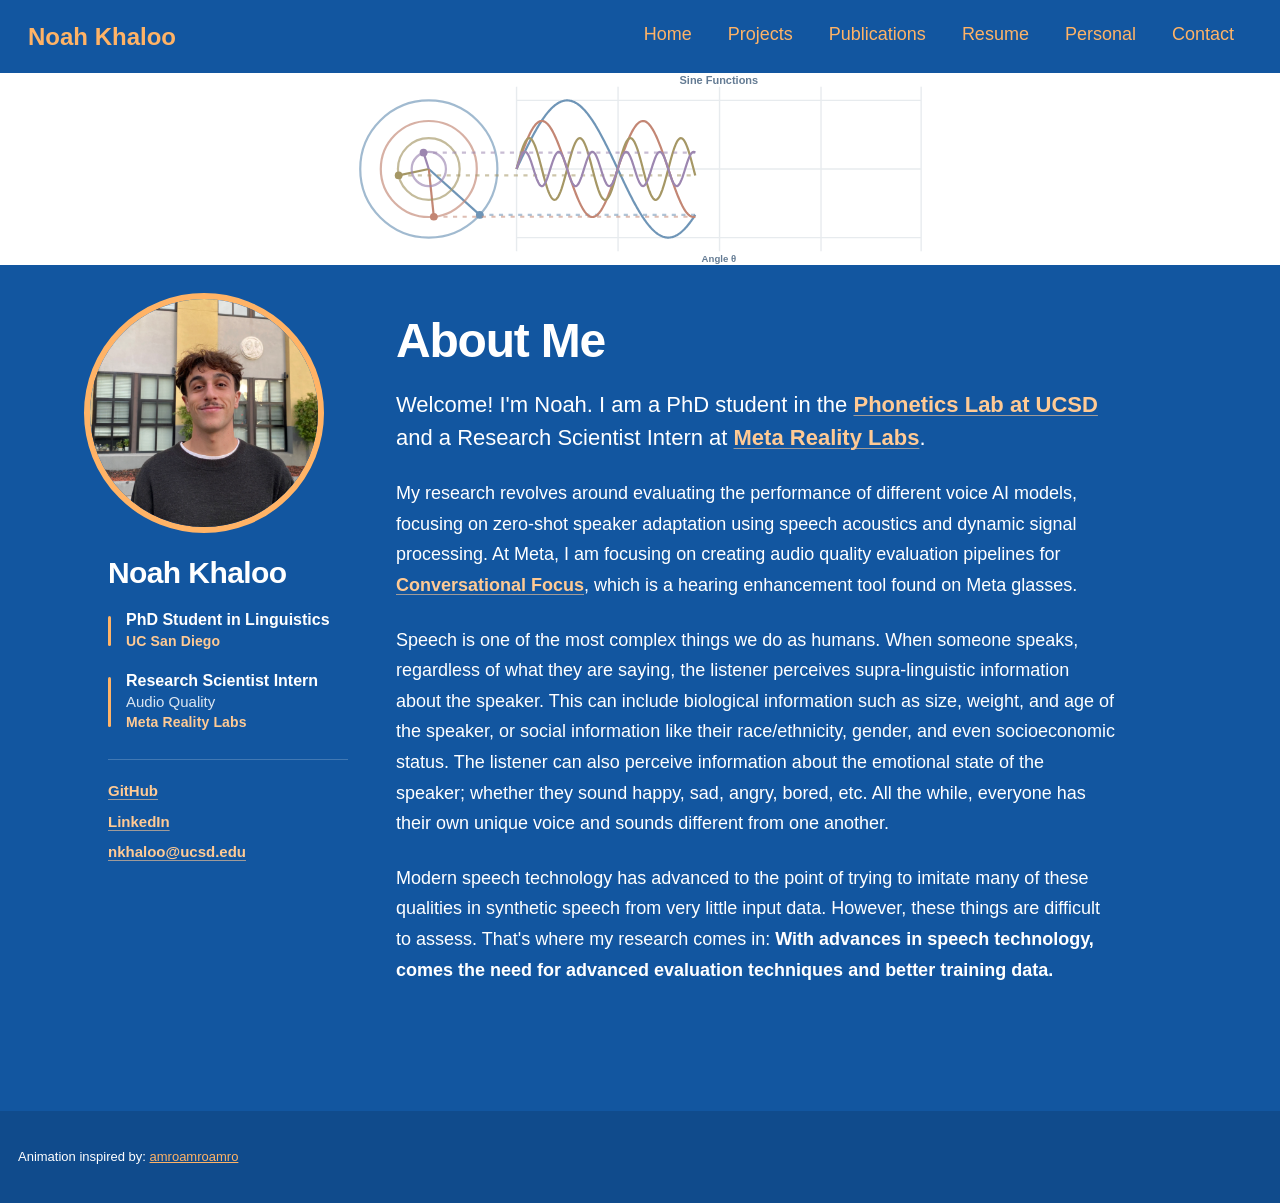
==== commit 1032c78e: "name" ====
--- a/index.html
+++ b/index.html
@@ -3,7 +3,7 @@
   <head>
     <meta charset="utf-8">
     <meta name="viewport" content="width=device-width, initial-scale=1">
-    <title>Home</title>
+    <title>Noah Khaloo | Linguistics &amp; Speech AI</title>
     <link rel="stylesheet" href="assets/style.css">
     <script>
       (function() {
